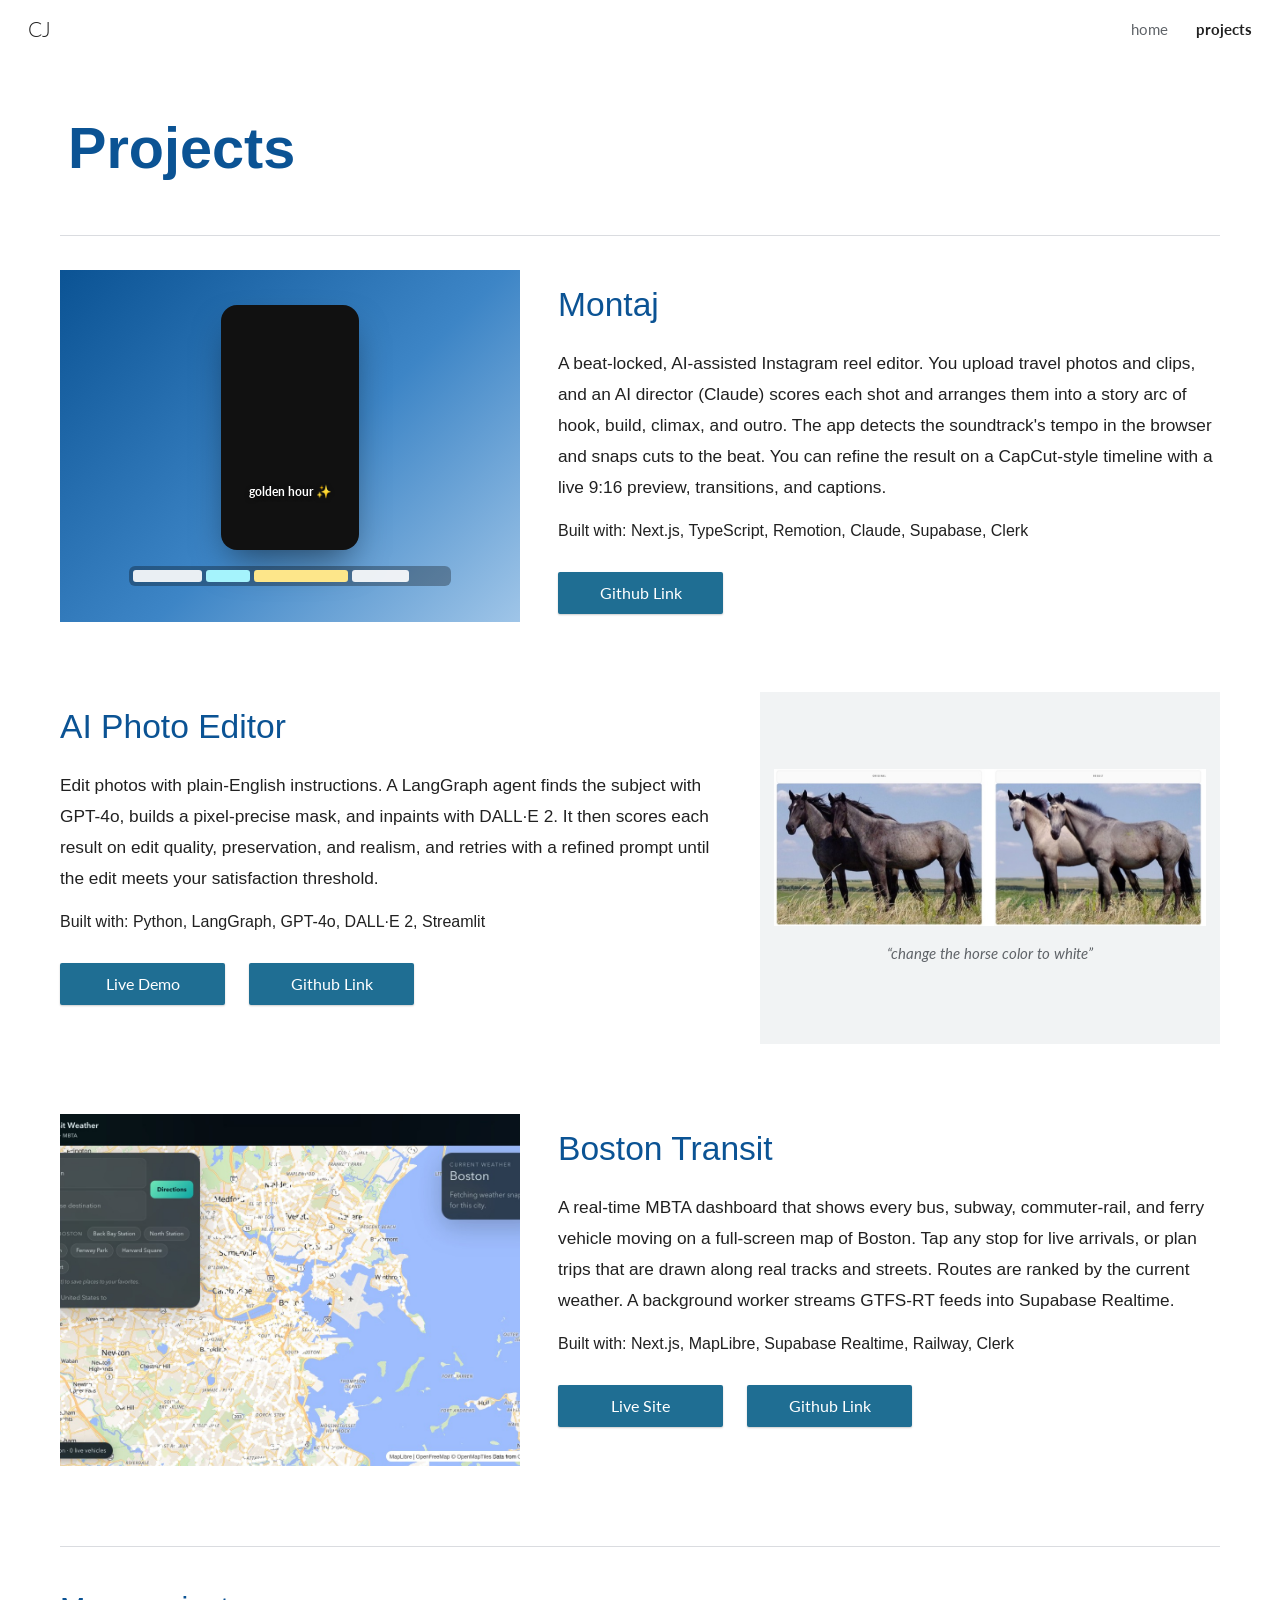
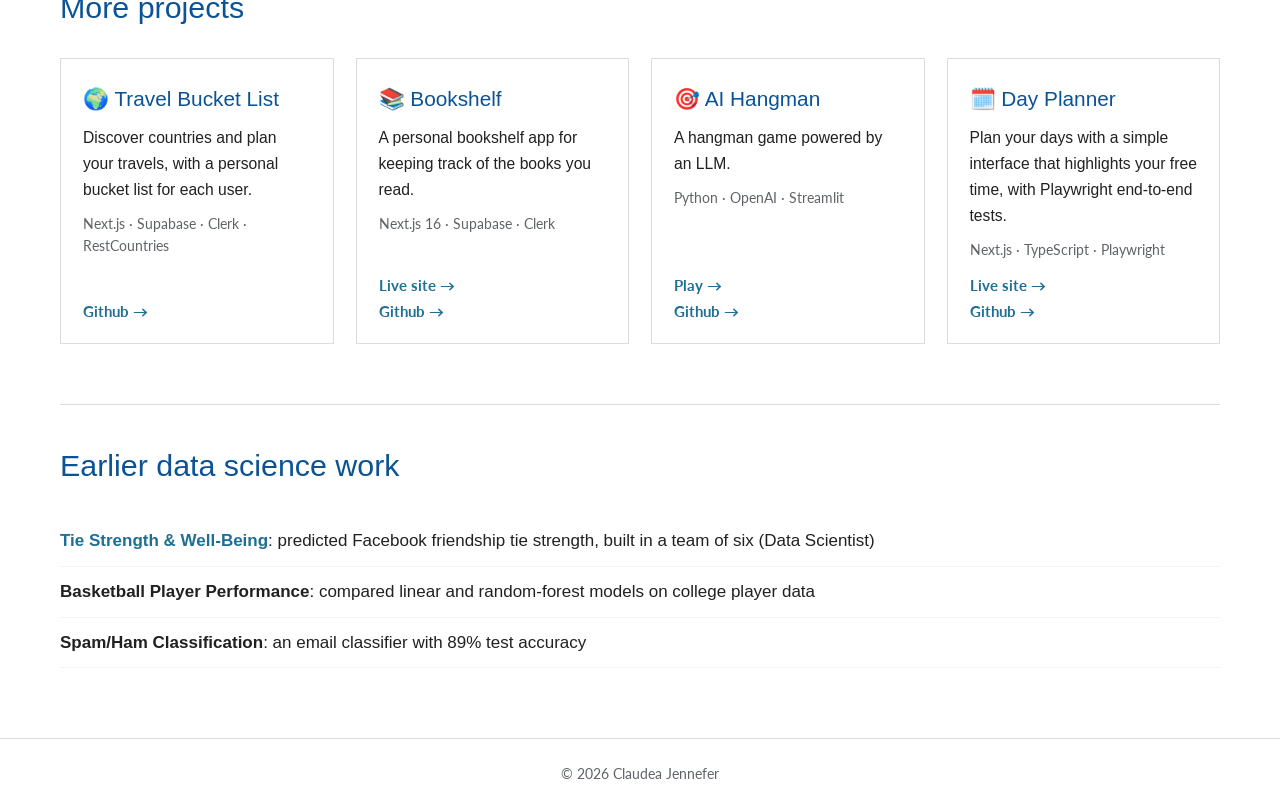
==== projects.html @ ce4cb91d "Build personal website with home and projects pages Google Sites-inspired design: portrait intro and" ====
<!DOCTYPE html>
<html lang="en">
<head>
  <meta charset="UTF-8" />
  <meta name="viewport" content="width=device-width, initial-scale=1.0" />
  <title>CJ · Projects</title>
  <meta name="description" content="Claudea Jennefer: M.S. Computer Science at UChicago, B.A. Statistics at UC Berkeley. AI apps, agents, and data products." />
  <meta property="og:title" content="Claudea Jennefer" />
  <meta property="og:description" content="M.S. Computer Science @ UChicago · AI apps, agents & data products" />
  <meta property="og:image" content="assets/img/portrait.jpg" />
  <link rel="preconnect" href="https://fonts.googleapis.com" />
  <link rel="preconnect" href="https://fonts.gstatic.com" crossorigin />
  <link href="https://fonts.googleapis.com/css2?family=Lato:wght@300;400;700&display=swap" rel="stylesheet" />
  <link rel="stylesheet" href="assets/css/style.css" />
  <link rel="icon" href="data:image/svg+xml,<svg xmlns='http://www.w3.org/2000/svg' viewBox='0 0 100 100'><rect width='100' height='100' rx='18' fill='%230b5394'/><text x='50' y='66' font-size='46' font-family='Trebuchet MS' font-weight='700' text-anchor='middle' fill='white'>CJ</text></svg>" />
</head>
<body>
  <header class="nav">
    <a href="index.html" class="logo">CJ</a>
    <nav>
      <a href="index.html">home</a>
      <a href="projects.html" class="active">projects</a>
    </nav>
  </header>

  <main>
    <!-- PROJECTS -->
    <section id="projects" class="container">
      <h2 class="page-title">Projects</h2>
      <hr class="divider" />

      <article class="project">
        <div class="project-media montaj-art" aria-hidden="true">
          <div class="phone">
            <div class="phone-screen">
              <div class="reel r1"></div><div class="reel r2"></div><div class="reel r3"></div>
              <div class="caption">golden hour ✨</div>
            </div>
          </div>
          <div class="timeline">
            <span style="width:22%"></span><span style="width:14%"></span><span style="width:30%"></span><span style="width:18%"></span>
          </div>
        </div>
        <div class="project-text">
          <h3>Montaj</h3>
          <p>
            A beat-locked, AI-assisted Instagram reel editor. You upload travel photos and clips,
            and an AI director (Claude) scores each shot and arranges them into a story arc of
            hook, build, climax, and outro. The app detects the soundtrack's tempo in the
            browser and snaps cuts to the beat. You can refine the result on a CapCut-style
            timeline with a live 9:16 preview, transitions, and captions.
          </p>
          <p class="meta">Built with: Next.js, TypeScript, Remotion, Claude, Supabase, Clerk</p>
          <div class="buttons">
            <a class="button" href="https://github.com/claudea24/montaj" target="_blank" rel="noopener">Github Link</a>
          </div>
        </div>
      </article>

      <article class="project reverse">
        <div class="project-media before-after">
          <img src="assets/img/editor-result.jpg" alt="Original horses next to the edited result where one horse is white" loading="lazy" />
          <p class="prompt">“change the horse color to white”</p>
        </div>
        <div class="project-text">
          <h3>AI Photo Editor</h3>
          <p>
            Edit photos with plain-English instructions. A LangGraph agent finds the subject
            with GPT-4o, builds a pixel-precise mask, and inpaints with DALL·E 2. It then scores
            each result on edit quality, preservation, and realism, and retries with a refined
            prompt until the edit meets your satisfaction threshold.
          </p>
          <p class="meta">Built with: Python, LangGraph, GPT-4o, DALL·E 2, Streamlit</p>
          <div class="buttons">
            <a class="button" href="https://claude24-ai-image-editor.streamlit.app/" target="_blank" rel="noopener">Live Demo</a>
            <a class="button" href="https://github.com/claudea24/ai_image_editor" target="_blank" rel="noopener">Github Link</a>
          </div>
        </div>
      </article>

      <article class="project">
        <a class="project-media" href="https://boston-transit.vercel.app" target="_blank" rel="noopener">
          <img src="assets/img/boston-transit.jpg" alt="Boston Transit live map dashboard" loading="lazy" />
        </a>
        <div class="project-text">
          <h3>Boston Transit</h3>
          <p>
            A real-time MBTA dashboard that shows every bus, subway, commuter-rail, and ferry
            vehicle moving on a full-screen map of Boston. Tap any stop for live arrivals, or
            plan trips that are drawn along real tracks and streets. Routes are ranked by the
            current weather. A background worker streams GTFS-RT feeds into Supabase Realtime.
          </p>
          <p class="meta">Built with: Next.js, MapLibre, Supabase Realtime, Railway, Clerk</p>
          <div class="buttons">
            <a class="button" href="https://boston-transit.vercel.app" target="_blank" rel="noopener">Live Site</a>
            <a class="button" href="https://github.com/claudea24/boston_transit" target="_blank" rel="noopener">Github Link</a>
          </div>
        </div>
      </article>

      <h3 class="sub-title">More projects</h3>
      <div class="card-grid">
        <div class="card">
          <h4>🌍 Travel Bucket List</h4>
          <p>Discover countries and plan your travels, with a personal bucket list for each user.</p>
          <p class="meta">Next.js · Supabase · Clerk · RestCountries</p>
          <a class="text-link" href="https://github.com/claudea24/travel-bucketlist" target="_blank" rel="noopener">Github →</a>
        </div>
        <div class="card">
          <h4>📚 Bookshelf</h4>
          <p>A personal bookshelf app for keeping track of the books you read.</p>
          <p class="meta">Next.js 16 · Supabase · Clerk</p>
          <a class="text-link" href="https://bookshelf-pi-lime.vercel.app" target="_blank" rel="noopener">Live site →</a>
          <a class="text-link" href="https://github.com/claudea24/bookshelf" target="_blank" rel="noopener">Github →</a>
        </div>
        <div class="card">
          <h4>🎯 AI Hangman</h4>
          <p>A hangman game powered by an LLM.</p>
          <p class="meta">Python · OpenAI · Streamlit</p>
          <a class="text-link" href="https://claudea24-ai-hangman.streamlit.app/" target="_blank" rel="noopener">Play →</a>
          <a class="text-link" href="https://github.com/claudea24/ai_hangman" target="_blank" rel="noopener">Github →</a>
        </div>
        <div class="card">
          <h4>🗓️ Day Planner</h4>
          <p>Plan your days with a simple interface that highlights your free time, with Playwright end-to-end tests.</p>
          <p class="meta">Next.js · TypeScript · Playwright</p>
          <a class="text-link" href="https://day-planner-ten-indol.vercel.app" target="_blank" rel="noopener">Live site →</a>
          <a class="text-link" href="https://github.com/claudea24/day-planner" target="_blank" rel="noopener">Github →</a>
        </div>
      </div>

      <h3 class="sub-title">Earlier data science work</h3>
      <ul class="earlier">
        <li><a href="https://asrobang1.github.io/team2-ethi-mental-state/" target="_blank" rel="noopener">Tie Strength &amp; Well-Being</a>: predicted Facebook friendship tie strength, built in a team of six (Data Scientist)</li>
        <li><strong>Basketball Player Performance</strong>: compared linear and random-forest models on college player data</li>
        <li><strong>Spam/Ham Classification</strong>: an email classifier with 89% test accuracy</li>
      </ul>
    </section>
  </main>

  <footer class="footer">© <span id="year"></span> Claudea Jennefer</footer>

  <script src="assets/js/main.js"></script>
</body>
</html>
---- assets/css/style.css ----
/* Inspired by the original Google Sites look: clean white page,
   blue Trebuchet headings, Lato body, thin gray dividers, solid blue buttons. */
:root {
  --blue: #0b5394;
  --blue-btn: #1f6e93;
  --blue-btn-hover: #185a79;
  --text: #212121;
  --muted: #5f6368;
  --line: #dadce0;
  --heading: "Trebuchet MS", "Lucida Grande", Tahoma, sans-serif;
  --body: "Lato", "Helvetica Neue", Arial, sans-serif;
}

* { box-sizing: border-box; margin: 0; padding: 0; }
html { scroll-behavior: smooth; scroll-padding-top: 70px; }
body { font-family: var(--body); color: var(--text); background: #fff; line-height: 1.75; font-size: 17px; -webkit-font-smoothing: antialiased; }
a { color: inherit; text-decoration: none; }
img { max-width: 100%; display: block; }
.container { width: min(1160px, 100% - 64px); margin-inline: auto; }

/* NAV */
.nav {
  position: sticky; top: 0; z-index: 50; height: 58px;
  display: flex; align-items: center; justify-content: space-between;
  padding: 0 28px; background: rgba(255,255,255,.96);
  transition: box-shadow .2s;
}
.nav.scrolled { box-shadow: 0 1px 6px rgba(0,0,0,.12); }
.logo { font-family: var(--body); font-weight: 300; font-size: 1.3rem; letter-spacing: .02em; }
.nav nav { display: flex; gap: 28px; font-size: .95rem; }
.nav nav a { color: var(--muted); padding: 4px 0; transition: color .2s; }
.nav nav a:hover { color: var(--text); }
.nav nav a.active { color: var(--text); font-weight: 700; }

/* INTRO */
.intro { display: grid; grid-template-columns: 365px 1fr; gap: 38px; padding: 24px 0 34px; align-items: start; }
.portrait { width: 100%; aspect-ratio: 365 / 417; object-fit: cover; }
.intro h1 { font-family: var(--heading); color: var(--blue); font-size: clamp(2.4rem, 5vw, 3.6rem); line-height: 1.2; margin: 6px 0 14px; }
.intro p { font-family: var(--heading); font-size: 1.12rem; line-height: 1.85; margin-bottom: 14px; }
.intro .skills { font-family: var(--body); font-size: .95rem; color: var(--blue); font-weight: 700; margin-top: 18px; }

.divider { border: 0; border-top: 1px solid var(--line); margin-block: 0; }
section.container > .divider { width: 100%; }

/* PROJECTS */
#projects { padding: 40px 0 20px; }
.page-title { font-family: var(--heading); color: var(--blue); font-size: clamp(2.4rem, 5vw, 3.6rem); margin: 0 8px 36px; }
#projects > .divider { margin-bottom: 34px; }

.project { display: grid; grid-template-columns: 460px 1fr; gap: 38px; align-items: start; padding: 0 0 70px; }
.project.reverse { grid-template-columns: 1fr 460px; }
.project.reverse .project-media { order: 2; }
.project-media { display: block; overflow: hidden; background: #f1f3f4; }
.project-media > img { width: 100%; aspect-ratio: 460 / 352; object-fit: cover; transition: transform .4s; }
a.project-media:hover > img { transform: scale(1.03); }
.project-text h3 { font-family: var(--heading); color: var(--blue); font-weight: 400; font-size: 2.1rem; line-height: 1.25; margin: 14px 0 22px; }
.project-text p { font-family: var(--heading); font-size: 1.08rem; line-height: 1.8; margin-bottom: 14px; }
.project-text .meta { font-size: 1rem; }

.buttons { display: flex; flex-wrap: wrap; gap: 24px; margin-top: 26px; }
.button {
  display: inline-block; min-width: 165px; text-align: center;
  background: var(--blue-btn); color: #fff; font-family: var(--body); font-weight: 400; font-size: 1rem;
  padding: 7px 26px; border-radius: 2px; box-shadow: 0 1px 2px rgba(0,0,0,.2);
  transition: background .2s, box-shadow .2s;
}
.button:hover { background: var(--blue-btn-hover); box-shadow: 0 2px 6px rgba(0,0,0,.25); }

/* Montaj illustration */
.montaj-art {
  aspect-ratio: 460 / 352; display: flex; flex-direction: column; align-items: center; justify-content: center; gap: 16px;
  background: linear-gradient(135deg, #0b5394 0%, #3d85c6 55%, #9fc5e8 100%);
}
.phone { width: 30%; aspect-ratio: 9 / 16; background: #111; border-radius: 16px; padding: 5px; box-shadow: 0 18px 36px -10px rgba(0,0,0,.5); }
.phone-screen { width: 100%; height: 100%; border-radius: 11px; overflow: hidden; position: relative; }
.reel { position: absolute; inset: 0; animation: reel 6s infinite; opacity: 0; }
.r1 { background: linear-gradient(160deg, #fcd34d, #f97316 60%, #7c2d12); animation-delay: 0s; }
.r2 { background: linear-gradient(160deg, #67e8f9, #0ea5e9 55%, #1e3a8a); animation-delay: 2s; }
.r3 { background: linear-gradient(160deg, #bbf7d0, #22c55e 55%, #14532d); animation-delay: 4s; }
@keyframes reel { 0% { opacity: 0; transform: scale(1.08); } 8%, 33% { opacity: 1; } 41%, 100% { opacity: 0; transform: scale(1); } }
.caption { position: absolute; bottom: 18%; width: 100%; text-align: center; color: #fff; font-weight: 700; font-size: .78rem; text-shadow: 0 1px 4px rgba(0,0,0,.5); }
.timeline { display: flex; gap: 4px; width: 70%; height: 20px; padding: 4px; background: rgba(0,0,0,.3); border-radius: 6px; }
.timeline span { background: rgba(255,255,255,.9); border-radius: 3px; }
.timeline span:nth-child(2) { background: #a5f3fc; }
.timeline span:nth-child(3) { background: #fde68a; }

/* Before / after */
.before-after { aspect-ratio: 460 / 352; display: flex; flex-direction: column; justify-content: center; gap: 14px; padding: 14px; }
.project-media.before-after > img { width: 100%; aspect-ratio: auto; object-fit: contain; }
.prompt { text-align: center; font-style: italic; color: var(--muted); font-size: .95rem; }

/* More projects */
.sub-title { font-family: var(--heading); color: var(--blue); font-weight: 400; font-size: 1.9rem; margin: 10px 0 24px; padding-top: 34px; border-top: 1px solid var(--line); }
.card-grid { display: grid; grid-template-columns: repeat(auto-fill, minmax(250px, 1fr)); gap: 22px; margin-bottom: 60px; }
.card { border: 1px solid var(--line); padding: 22px 22px 18px; display: flex; flex-direction: column; transition: box-shadow .2s, transform .2s; }
.card:hover { box-shadow: 0 4px 14px rgba(0,0,0,.1); transform: translateY(-3px); }
.card h4 { font-family: var(--heading); color: var(--blue); font-weight: 400; font-size: 1.3rem; margin-bottom: 8px; }
.card p { font-family: var(--heading); font-size: .98rem; line-height: 1.65; }
.card .meta { color: var(--muted); font-family: var(--body); font-size: .85rem; margin: 10px 0 12px; flex: 1; }
.text-link { color: var(--blue-btn); font-weight: 700; font-size: .92rem; margin-right: 18px; display: inline-block; }
.text-link:hover { text-decoration: underline; }

.earlier { list-style: none; margin-bottom: 50px; font-family: var(--heading); }
.earlier li { padding: 10px 0; border-bottom: 1px solid #f1f3f4; }
.earlier a { color: var(--blue-btn); font-weight: 700; }
.earlier a:hover { text-decoration: underline; }

/* CONTACT */
.contact { padding: 50px 0 60px; }
.contact h3 { font-family: var(--heading); color: var(--blue); font-size: 1.3rem; margin: 0 8px 40px; }
.socials { display: flex; align-items: center; gap: 36px; }
.socials a { color: #000; transition: color .2s, transform .2s; }
.socials a:hover { color: var(--blue); transform: translateY(-2px); }

.footer { text-align: center; color: var(--muted); font-size: .85rem; padding: 24px; border-top: 1px solid var(--line); }

/* Gentle fade-in */
.reveal { opacity: 0; transform: translateY(18px); transition: opacity .6s ease, transform .6s ease; }
.reveal.visible { opacity: 1; transform: none; }
@media (prefers-reduced-motion: reduce) {
  .reveal { opacity: 1; transform: none; }
  .reel { animation: none; } .r1 { opacity: 1; }
}

/* RESPONSIVE */
@media (max-width: 900px) {
  .intro, .project, .project.reverse { grid-template-columns: 1fr; }
  .project.reverse .project-media { order: 0; }
  .portrait { max-width: 340px; }
  .project { padding-bottom: 56px; }
}
@media (max-width: 520px) {
  .container { width: calc(100% - 36px); }
  .nav { padding: 0 18px; }
  .nav nav { gap: 18px; }
  .buttons { gap: 12px; }
  .button { min-width: 0; flex: 1; }
}
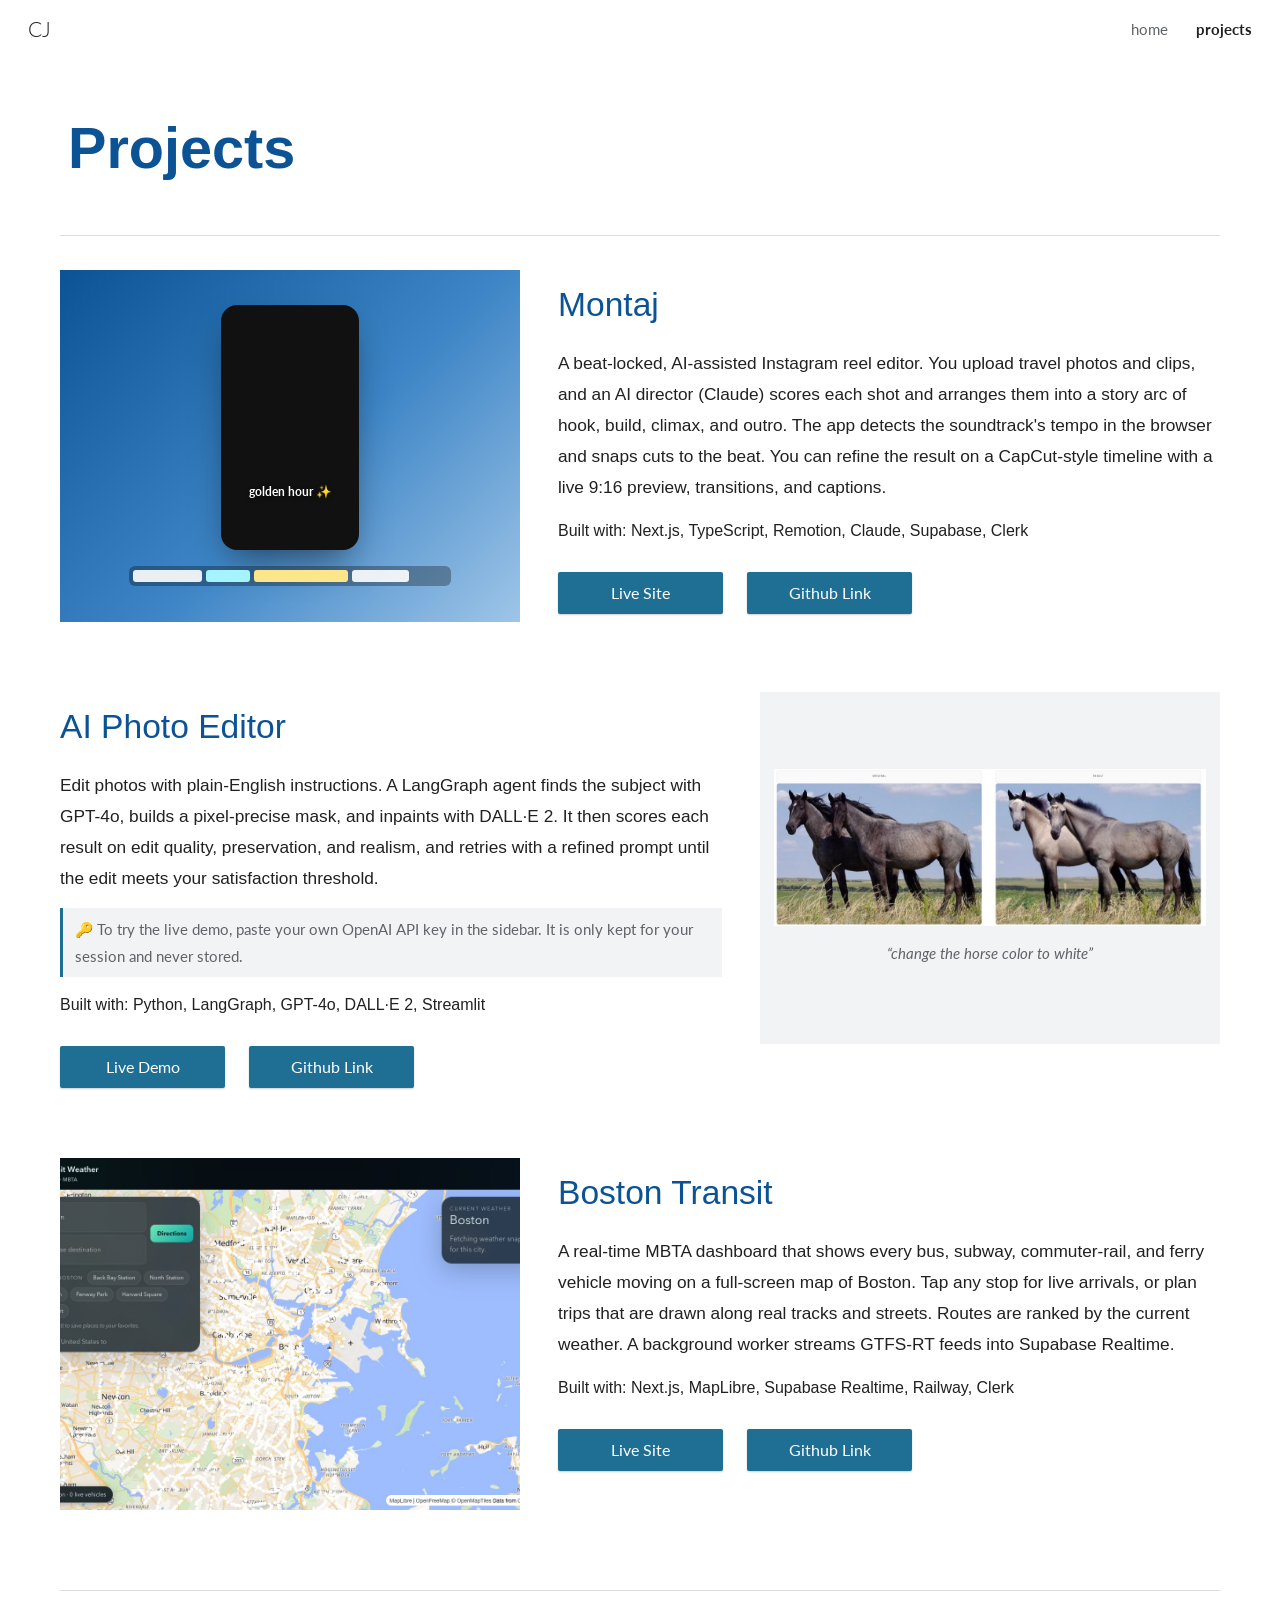
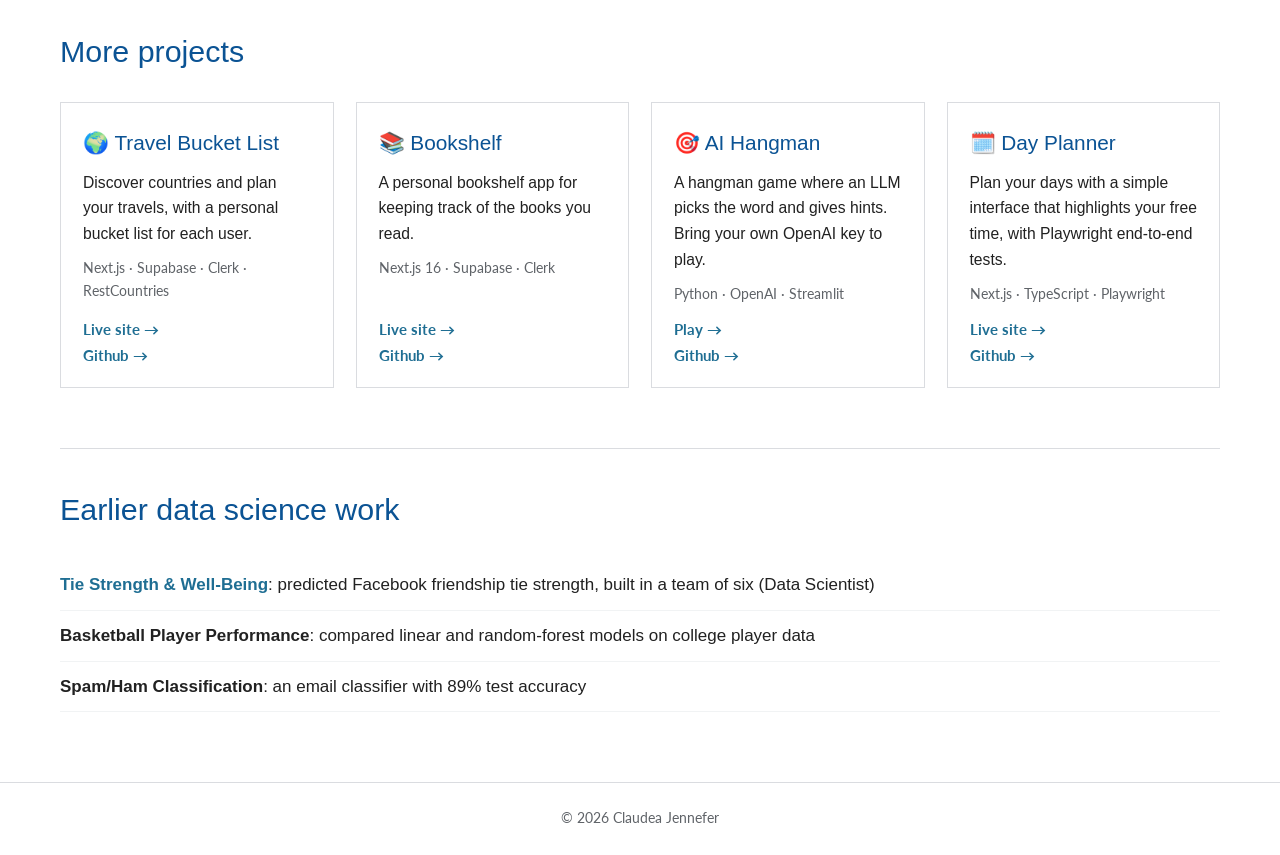
==== commit e062c8ab: "Fix project links and note bring-your-own-key demos Point Day Planner at its current deployment, add" ====
--- a/projects.html
+++ b/projects.html
@@ -52,6 +52,7 @@
           </p>
           <p class="meta">Built with: Next.js, TypeScript, Remotion, Claude, Supabase, Clerk</p>
           <div class="buttons">
+            <a class="button" href="https://montaj-claudea24.vercel.app" target="_blank" rel="noopener">Live Site</a>
             <a class="button" href="https://github.com/claudea24/montaj" target="_blank" rel="noopener">Github Link</a>
           </div>
         </div>
@@ -70,6 +71,7 @@
             each result on edit quality, preservation, and realism, and retries with a refined
             prompt until the edit meets your satisfaction threshold.
           </p>
+          <p class="note">🔑 To try the live demo, paste your own OpenAI API key in the sidebar. It is only kept for your session and never stored.</p>
           <p class="meta">Built with: Python, LangGraph, GPT-4o, DALL·E 2, Streamlit</p>
           <div class="buttons">
             <a class="button" href="https://claude24-ai-image-editor.streamlit.app/" target="_blank" rel="noopener">Live Demo</a>
@@ -104,6 +106,7 @@
           <h4>🌍 Travel Bucket List</h4>
           <p>Discover countries and plan your travels, with a personal bucket list for each user.</p>
           <p class="meta">Next.js · Supabase · Clerk · RestCountries</p>
+          <a class="text-link" href="https://travelbucketlist-tan.vercel.app" target="_blank" rel="noopener">Live site →</a>
           <a class="text-link" href="https://github.com/claudea24/travel-bucketlist" target="_blank" rel="noopener">Github →</a>
         </div>
         <div class="card">
@@ -115,7 +118,7 @@
         </div>
         <div class="card">
           <h4>🎯 AI Hangman</h4>
-          <p>A hangman game powered by an LLM.</p>
+          <p>A hangman game where an LLM picks the word and gives hints. Bring your own OpenAI key to play.</p>
           <p class="meta">Python · OpenAI · Streamlit</p>
           <a class="text-link" href="https://claudea24-ai-hangman.streamlit.app/" target="_blank" rel="noopener">Play →</a>
           <a class="text-link" href="https://github.com/claudea24/ai_hangman" target="_blank" rel="noopener">Github →</a>
@@ -124,7 +127,7 @@
           <h4>🗓️ Day Planner</h4>
           <p>Plan your days with a simple interface that highlights your free time, with Playwright end-to-end tests.</p>
           <p class="meta">Next.js · TypeScript · Playwright</p>
-          <a class="text-link" href="https://day-planner-ten-indol.vercel.app" target="_blank" rel="noopener">Live site →</a>
+          <a class="text-link" href="https://day-planner-claudea.vercel.app" target="_blank" rel="noopener">Live site →</a>
           <a class="text-link" href="https://github.com/claudea24/day-planner" target="_blank" rel="noopener">Github →</a>
         </div>
       </div>
--- a/assets/css/style.css
+++ b/assets/css/style.css
@@ -136,3 +136,5 @@
   .buttons { gap: 12px; }
   .button { min-width: 0; flex: 1; }
 }
+
+.project-text .note { font-family: var(--body); font-size: .92rem; color: var(--muted); background: #f1f3f4; border-left: 3px solid var(--blue-btn); padding: 8px 12px; }
